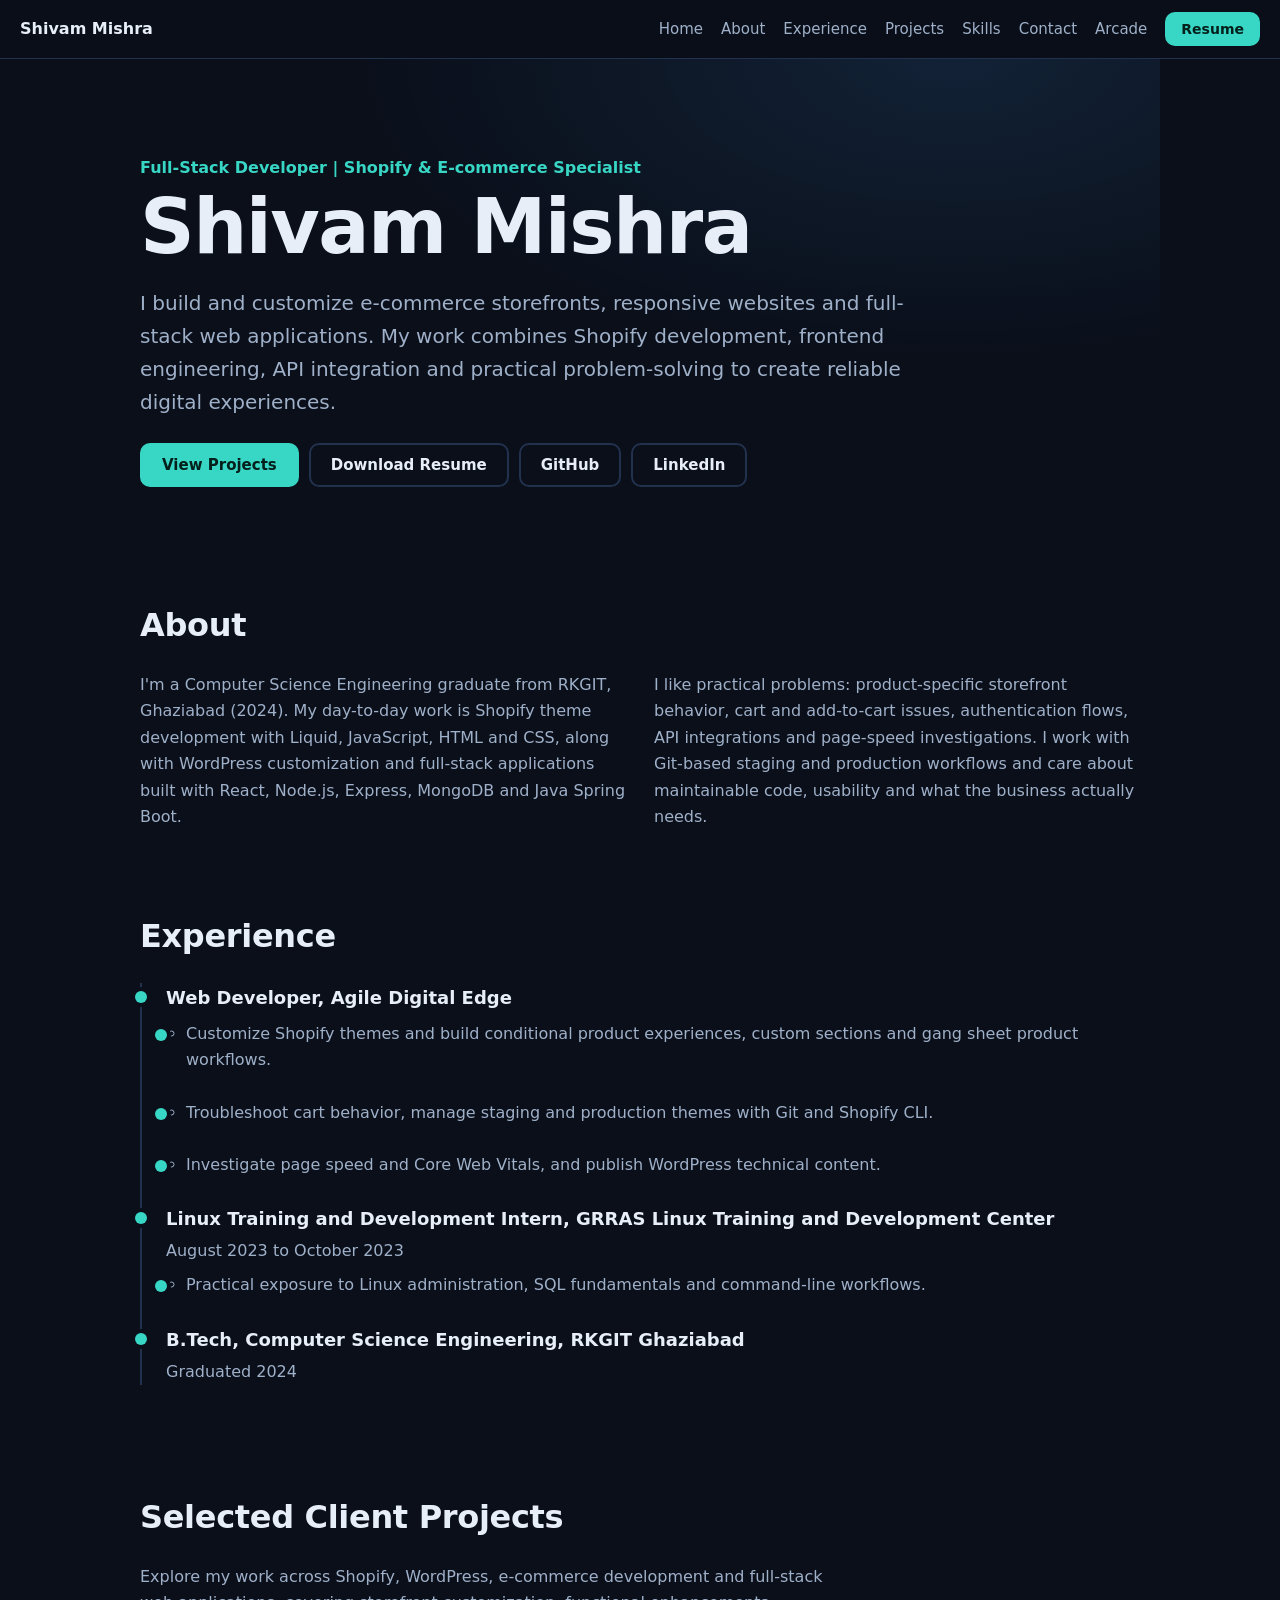
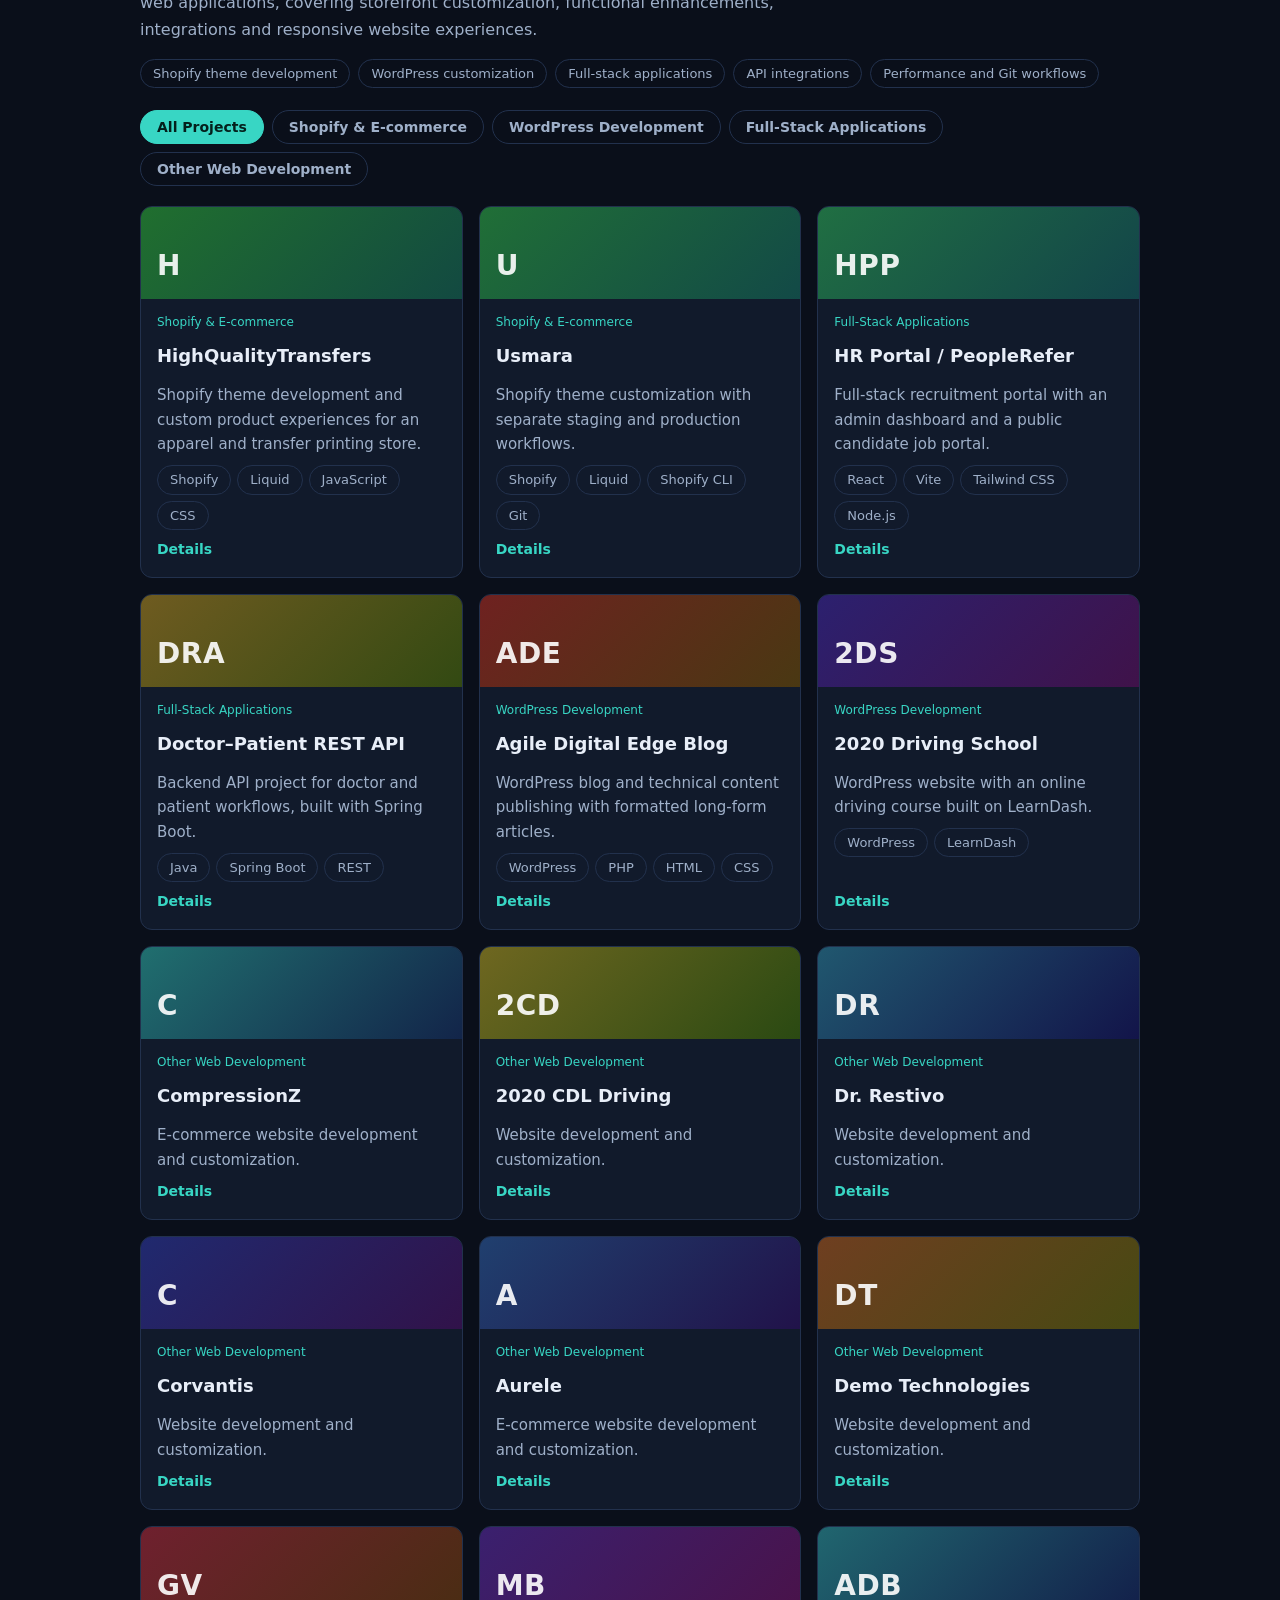
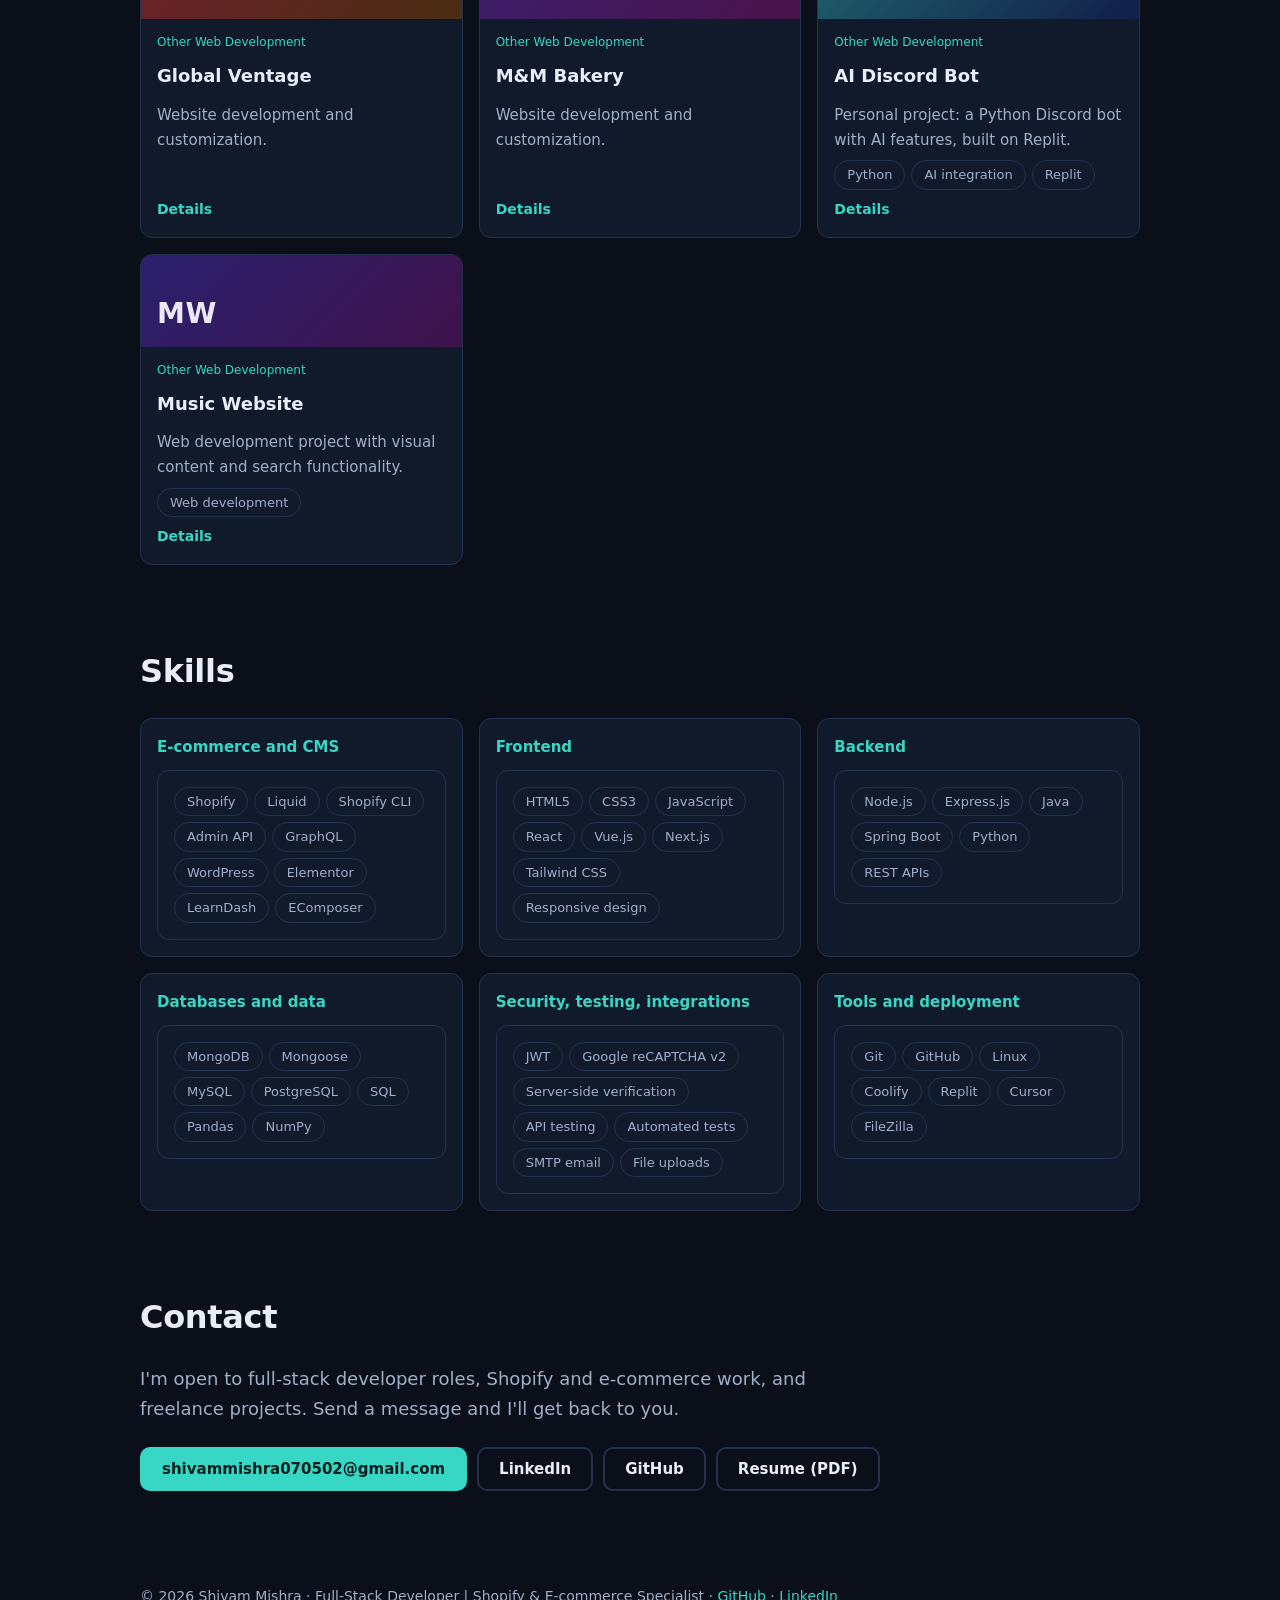
==== portfolio/index.html @ 8c9ccffe "Initial portfolio commit" ====
<!DOCTYPE html>
<html lang="en">
<head>
<meta charset="utf-8">
<meta name="viewport" content="width=device-width, initial-scale=1">
<title>Shivam Mishra | Full-Stack Developer, Shopify &amp; E-commerce Specialist</title>
<meta name="description" content="Portfolio of Shivam Mishra, a full-stack developer specializing in Shopify, WordPress, e-commerce customization and MERN web applications.">
<meta name="theme-color" content="#0a0f1a">
<link rel="stylesheet" href="./css/styles.css">
</head>
<body>
<a class="skip" href="#main">Skip to content</a>
<header class="top">
<a class="logo" href="#home">Shivam Mishra</a>
<button class="menu" id="menu" type="button" aria-expanded="false" aria-controls="nav">Menu</button>
<nav id="nav" aria-label="Main">
<a href="#home">Home</a><a href="#about">About</a><a href="#experience">Experience</a><a href="#projects">Projects</a><a href="#skills">Skills</a><a href="#contact">Contact</a><a href="./arcade.html">Arcade</a>
<a class="btn sm" href="./resume.pdf" download>Resume</a>
</nav>
</header>
<main id="main">
<section id="home" class="hero wrap">
<p class="kicker">Full-Stack Developer | Shopify &amp; E-commerce Specialist</p>
<h1>Shivam Mishra</h1>
<p class="lead">I build and customize e-commerce storefronts, responsive websites and full-stack web applications. My work combines Shopify development, frontend engineering, API integration and practical problem-solving to create reliable digital experiences.</p>
<div class="cta"><a class="btn" href="#projects">View Projects</a><a class="btn ghost" href="./resume.pdf" download>Download Resume</a><a class="btn ghost" href="https://github.com/shoUdae" target="_blank" rel="noopener">GitHub</a><a class="btn ghost" href="https://www.linkedin.com/in/mishrashivam07/" target="_blank" rel="noopener">LinkedIn</a></div>
</section>

<section id="about" class="wrap rv">
<h2>About</h2>
<div class="two">
<p>I'm a Computer Science Engineering graduate from RKGIT, Ghaziabad (2024). My day-to-day work is Shopify theme development with Liquid, JavaScript, HTML and CSS, along with WordPress customization and full-stack applications built with React, Node.js, Express, MongoDB and Java Spring Boot.</p>
<p>I like practical problems: product-specific storefront behavior, cart and add-to-cart issues, authentication flows, API integrations and page-speed investigations. I work with Git-based staging and production workflows and care about maintainable code, usability and what the business actually needs.</p>
</div>
</section>

<section id="experience" class="wrap rv">
<h2>Experience</h2>
<ol class="tl">
<li><h3>Web Developer, Agile Digital Edge</h3>
<ul><li>Customize Shopify themes and build conditional product experiences, custom sections and gang sheet product workflows.</li><li>Troubleshoot cart behavior, manage staging and production themes with Git and Shopify CLI.</li><li>Investigate page speed and Core Web Vitals, and publish WordPress technical content.</li></ul></li>
<li><h3>Linux Training and Development Intern, GRRAS Linux Training and Development Center</h3><p class="mute">August 2023 to October 2023</p>
<ul><li>Practical exposure to Linux administration, SQL fundamentals and command-line workflows.</li></ul></li>
<li><h3>B.Tech, Computer Science Engineering, RKGIT Ghaziabad</h3><p class="mute">Graduated 2024</p></li>
</ol>
</section>

<section id="projects" class="wrap rv">
<h2>Selected Client Projects</h2>
<p class="mute narrow">Explore my work across Shopify, WordPress, e-commerce development and full-stack web applications, covering storefront customization, functional enhancements, integrations and responsive website experiences.</p>
<div class="chips" aria-label="Areas of work"><span>Shopify theme development</span><span>WordPress customization</span><span>Full-stack applications</span><span>API integrations</span><span>Performance and Git workflows</span></div>
<div class="filters" id="filters" role="group" aria-label="Filter projects"></div>
<div class="grid" id="grid"></div>
</section>

<section id="skills" class="wrap rv">
<h2>Skills</h2>
<div class="sk" id="skillGrid"></div>
</section>

<section id="contact" class="wrap rv">
<h2>Contact</h2>
<p class="lead sm">I'm open to full-stack developer roles, Shopify and e-commerce work, and freelance projects. Send a message and I'll get back to you.</p>
<div class="cta"><a class="btn" href="mailto:shivammishra070502@gmail.com">shivammishra070502@gmail.com</a><a class="btn ghost" href="https://www.linkedin.com/in/mishrashivam07/" target="_blank" rel="noopener">LinkedIn</a><a class="btn ghost" href="https://github.com/shoUdae" target="_blank" rel="noopener">GitHub</a><a class="btn ghost" href="./resume.pdf" download>Resume (PDF)</a></div>
</section>
</main>
<footer class="wrap"><p>© <span id="yr">2026</span> Shivam Mishra · Full-Stack Developer | Shopify &amp; E-commerce Specialist · <a href="https://github.com/shoUdae" target="_blank" rel="noopener">GitHub</a> · <a href="https://www.linkedin.com/in/mishrashivam07/" target="_blank" rel="noopener">LinkedIn</a></p></footer>

<dialog id="dlg" aria-labelledby="dtitle"><button class="btn ghost sm x" id="dx" type="button">Close</button><div id="dbody"></div></dialog>
<script src="./js/projects.js"></script>
<script src="./js/main.js"></script>
</body>
</html>
---- portfolio/css/styles.css ----
:root{--bg:#0a0f1a;--surf:#111a2b;--line:#22314d;--fg:#e8eef8;--mute:#9fb0c9;--acc:#38d6c4;--acc2:#4aa8ff;--r:12px;color-scheme:dark}
*{box-sizing:border-box}html{scroll-behavior:smooth;scroll-padding-top:76px}
body{margin:0;background:var(--bg);color:var(--fg);font:400 16px/1.65 system-ui,-apple-system,"Segoe UI",Roboto,sans-serif}
a{color:var(--acc);text-underline-offset:3px}:focus-visible{outline:3px solid var(--acc2);outline-offset:3px}
.wrap{max-width:1040px;margin:0 auto;padding:72px 20px 8px}
h1{font-size:clamp(40px,8vw,76px);line-height:1.05;margin:6px 0 18px;letter-spacing:-.02em}
h2{font-size:clamp(24px,4vw,32px);margin:0 0 20px;letter-spacing:-.01em}h3{margin:0 0 4px;font-size:18px}
.skip{position:absolute;left:-999px;top:8px;background:var(--acc);color:#04201c;padding:8px 14px;border-radius:8px;z-index:20}.skip:focus{left:8px}
.top{position:sticky;top:0;z-index:10;display:flex;justify-content:space-between;align-items:center;padding:12px 20px;background:rgba(10,15,26,.88);backdrop-filter:blur(10px);border-bottom:1px solid var(--line)}
.logo{font-weight:700;color:var(--fg);text-decoration:none}
nav{display:flex;gap:18px;align-items:center}nav a:not(.btn){color:var(--mute);text-decoration:none;font-size:15px}nav a:not(.btn):hover{color:var(--fg)}
.menu{display:none}
.kicker{color:var(--acc);font-weight:600;margin:0}.lead{font-size:clamp(17px,2.4vw,20px);color:var(--mute);max-width:62ch}.lead.sm{font-size:18px}
.hero{padding-top:96px;padding-bottom:40px;background:radial-gradient(600px 300px at 80% 0,rgba(74,168,255,.12),transparent)}
.cta{display:flex;flex-wrap:wrap;gap:10px;margin-top:24px}
.btn{display:inline-block;font:600 15px system-ui,sans-serif;padding:11px 20px;border-radius:10px;background:var(--acc);color:#04201c;text-decoration:none;border:2px solid var(--acc);cursor:pointer;transition:transform .2s,background .2s}
.btn:hover{transform:translateY(-2px)}.btn.ghost{background:transparent;color:var(--fg);border-color:var(--line)}.btn.ghost:hover{border-color:var(--acc);background:rgba(56,214,196,.08)}.btn.sm{padding:7px 14px;font-size:14px}
.two{display:grid;grid-template-columns:1fr 1fr;gap:28px;color:var(--mute)}.two p{margin:0}
.mute{color:var(--mute)}.narrow{max-width:70ch}
.tl{list-style:none;margin:0;padding:0 0 0 24px;border-left:2px solid var(--line)}.tl li{position:relative;margin-bottom:26px}.tl li::before{content:"";position:absolute;left:-31px;top:8px;width:12px;height:12px;border-radius:50%;background:var(--acc);box-shadow:0 0 0 4px var(--bg)}
.tl ul,dialog ul{padding-left:20px;margin:8px 0;color:var(--mute)}.tl p{margin:0}
.chips{display:flex;flex-wrap:wrap;gap:8px;margin:16px 0 22px}.chips span,.tags span{font-size:13px;color:var(--mute);border:1px solid var(--line);border-radius:99px;padding:3px 12px}
.filters{display:flex;flex-wrap:wrap;gap:8px;margin-bottom:20px}.filters button{font:600 14px system-ui,sans-serif;padding:8px 16px;border-radius:99px;border:1px solid var(--line);background:transparent;color:var(--mute);cursor:pointer}.filters button[aria-pressed=true]{background:var(--acc);border-color:var(--acc);color:#04201c}
.grid{display:grid;grid-template-columns:repeat(auto-fill,minmax(290px,1fr));gap:16px}
.card{all:unset;box-sizing:border-box;display:flex;flex-direction:column;background:var(--surf);border:1px solid var(--line);border-radius:var(--r);overflow:hidden;cursor:pointer;transition:transform .25s,border-color .25s}
.card:hover{transform:translateY(-4px);border-color:var(--acc)}.card:focus-visible{outline:3px solid var(--acc2)}
.thumb{height:92px;display:flex;align-items:flex-end;padding:10px 16px;font-weight:700;font-size:28px;letter-spacing:.02em;color:rgba(255,255,255,.9);background:linear-gradient(135deg,hsl(var(--h) 55% 28%),hsl(calc(var(--h) + 40) 60% 18%))}
.cb{padding:14px 16px 16px;display:flex;flex-direction:column;gap:8px;flex:1}.cb p{margin:0;color:var(--mute);font-size:15px}.cat{font-size:12px;color:var(--acc)}
.tags{display:flex;flex-wrap:wrap;gap:6px}.more{margin-top:auto;font-size:14px;color:var(--acc);font-weight:600}
.sk{display:grid;grid-template-columns:repeat(auto-fit,minmax(240px,1fr));gap:16px}.sk div{background:var(--surf);border:1px solid var(--line);border-radius:var(--r);padding:16px}.sk h3{font-size:15px;color:var(--acc);margin-bottom:10px}.sk .tags span{font-size:13px}
footer{padding:48px 20px 40px;color:var(--mute);font-size:14px}
dialog{max-width:min(600px,92vw);width:100%;background:var(--surf);color:var(--fg);border:1px solid var(--acc);border-radius:16px;padding:24px}dialog::backdrop{background:rgba(3,6,14,.8)}.x{float:right}
dialog h3{font-size:22px}dialog .tags{margin:12px 0}
.rv{opacity:0;transform:translateY(14px);transition:opacity .6s,transform .6s}.rv.in{opacity:1;transform:none}
@media (prefers-reduced-motion:reduce){html{scroll-behavior:auto}.rv{opacity:1;transform:none;transition:none}.card,.btn{transition:none}}
@media (max-width:760px){.two{grid-template-columns:1fr}.menu{display:block;font:600 14px system-ui;background:transparent;color:var(--fg);border:1px solid var(--line);border-radius:8px;padding:7px 14px}
nav{display:none;position:absolute;top:100%;left:0;right:0;flex-direction:column;align-items:flex-start;gap:14px;padding:18px 20px;background:var(--bg);border-bottom:1px solid var(--line)}nav.open{display:flex}.wrap{padding-top:56px}.hero{padding-top:64px}}
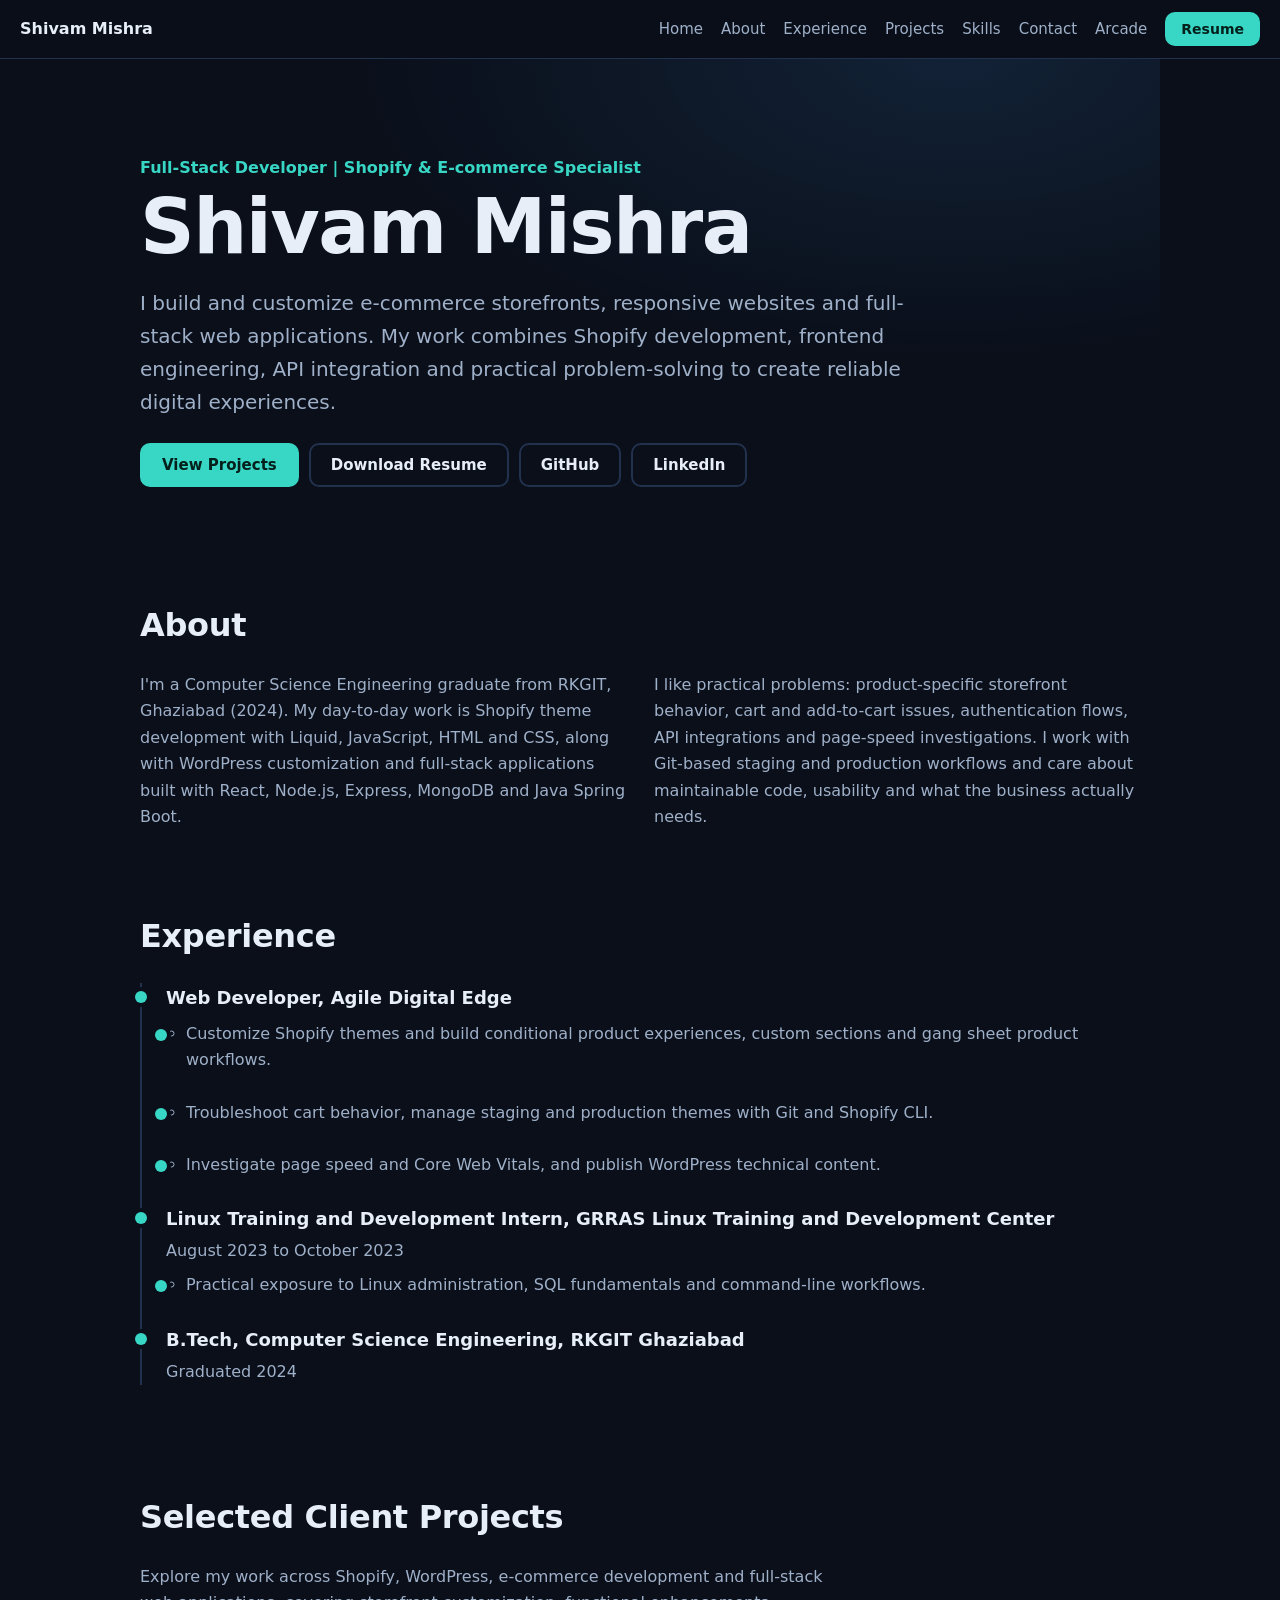
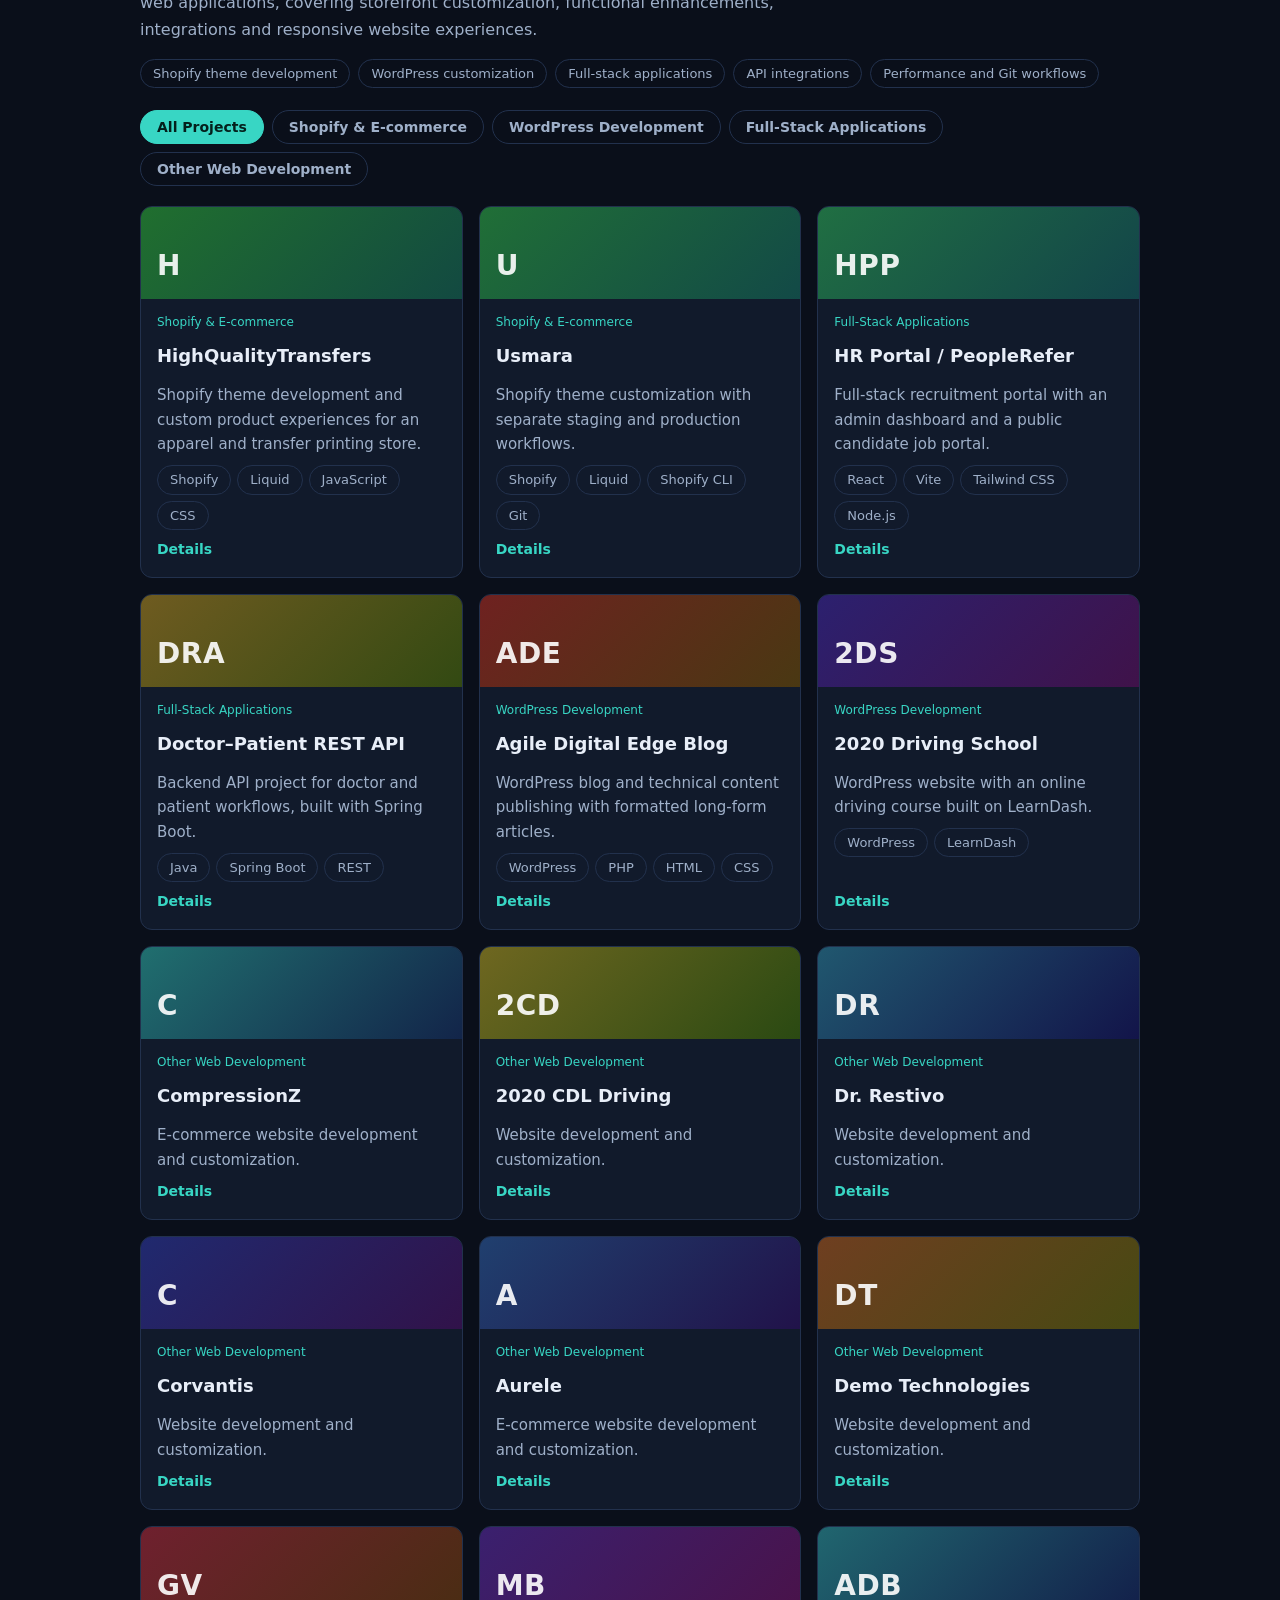
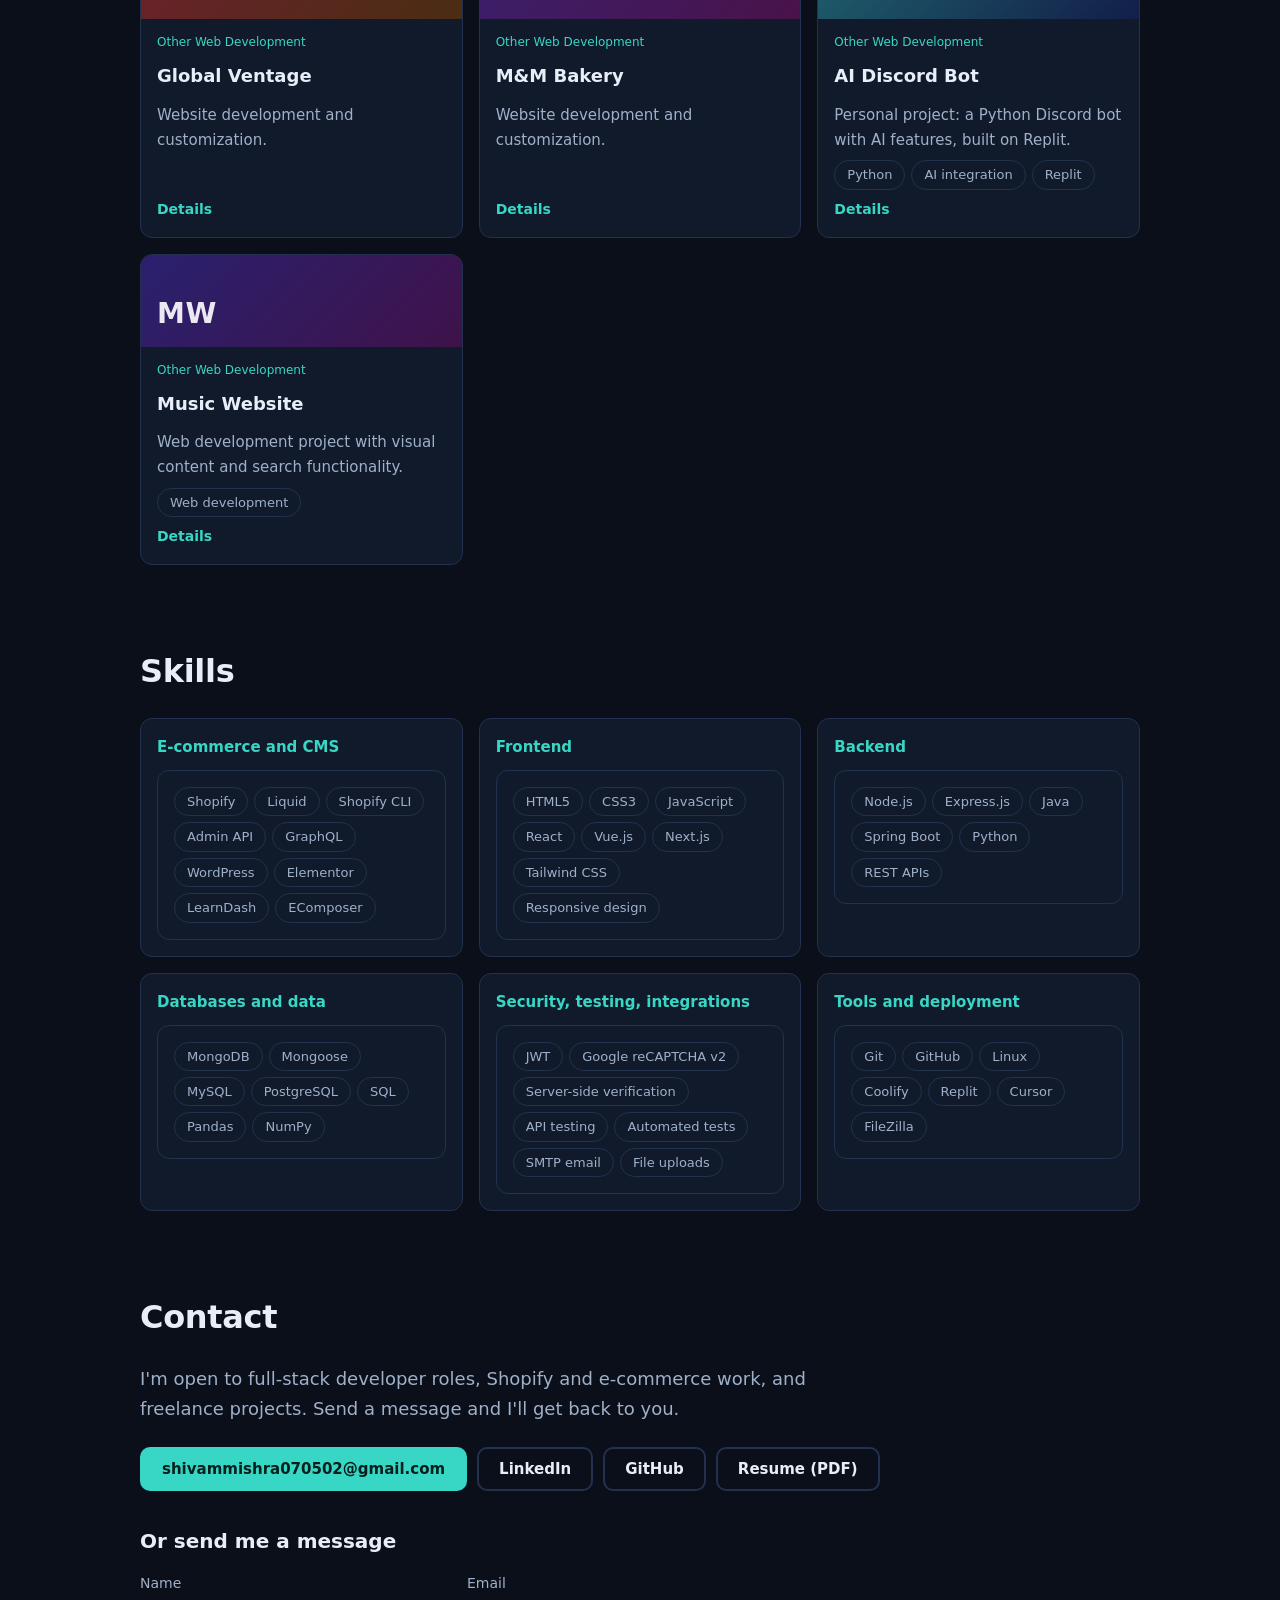
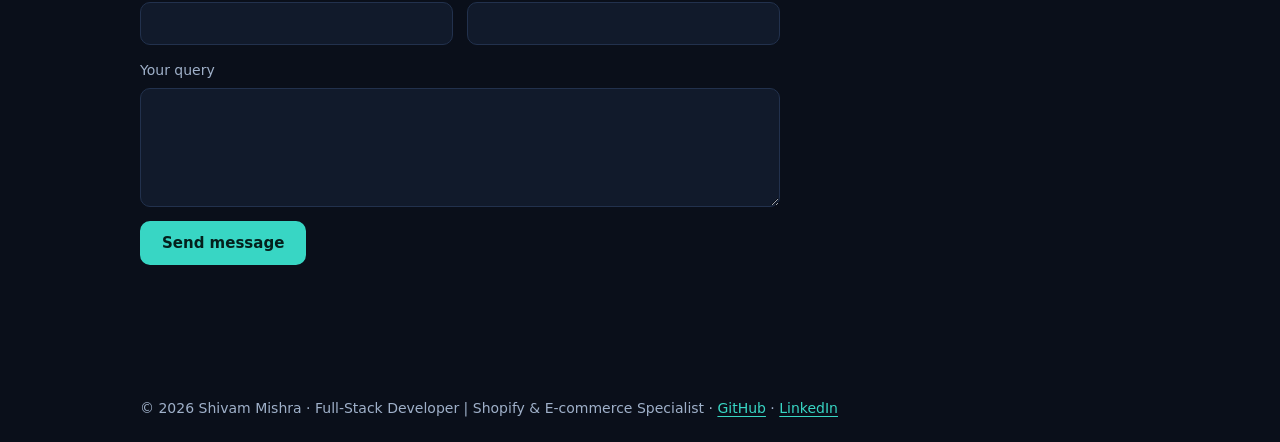
==== commit bb9a2fa3: "contact form added" ====
--- a/portfolio/index.html
+++ b/portfolio/index.html
@@ -62,6 +62,14 @@
 <h2>Contact</h2>
 <p class="lead sm">I'm open to full-stack developer roles, Shopify and e-commerce work, and freelance projects. Send a message and I'll get back to you.</p>
 <div class="cta"><a class="btn" href="mailto:shivammishra070502@gmail.com">shivammishra070502@gmail.com</a><a class="btn ghost" href="https://www.linkedin.com/in/mishrashivam07/" target="_blank" rel="noopener">LinkedIn</a><a class="btn ghost" href="https://github.com/shoUdae" target="_blank" rel="noopener">GitHub</a><a class="btn ghost" href="./resume.pdf" download>Resume (PDF)</a></div>
+<h3 class="fh">Or send me a message</h3>
+<form id="cf" class="form">
+<div class="row"><label>Name<input name="name" required autocomplete="name"></label><label>Email<input type="email" name="email" required autocomplete="email"></label></div>
+<label>Your query<textarea name="message" rows="5" required></textarea></label>
+<input type="text" name="_honey" class="hp" tabindex="-1" autocomplete="off" aria-hidden="true">
+<div><button class="btn" type="submit">Send message</button></div>
+<p id="cs" class="mute" role="status" aria-live="polite"></p>
+</form>
 </section>
 </main>
 <footer class="wrap"><p>© <span id="yr">2026</span> Shivam Mishra · Full-Stack Developer | Shopify &amp; E-commerce Specialist · <a href="https://github.com/shoUdae" target="_blank" rel="noopener">GitHub</a> · <a href="https://www.linkedin.com/in/mishrashivam07/" target="_blank" rel="noopener">LinkedIn</a></p></footer>
@@ -69,5 +77,6 @@
 <dialog id="dlg" aria-labelledby="dtitle"><button class="btn ghost sm x" id="dx" type="button">Close</button><div id="dbody"></div></dialog>
 <script src="./js/projects.js"></script>
 <script src="./js/main.js"></script>
+<script src="./js/contact.js"></script>
 </body>
 </html>
--- a/portfolio/css/styles.css
+++ b/portfolio/css/styles.css
@@ -35,3 +35,10 @@
 @media (prefers-reduced-motion:reduce){html{scroll-behavior:auto}.rv{opacity:1;transform:none;transition:none}.card,.btn{transition:none}}
 @media (max-width:760px){.two{grid-template-columns:1fr}.menu{display:block;font:600 14px system-ui;background:transparent;color:var(--fg);border:1px solid var(--line);border-radius:8px;padding:7px 14px}
 nav{display:none;position:absolute;top:100%;left:0;right:0;flex-direction:column;align-items:flex-start;gap:14px;padding:18px 20px;background:var(--bg);border-bottom:1px solid var(--line)}nav.open{display:flex}.wrap{padding-top:56px}.hero{padding-top:64px}}
+.fh{margin:34px 0 0;font-size:20px}
+.form{max-width:640px;margin-top:14px;display:grid;gap:14px}.form .row{display:grid;grid-template-columns:1fr 1fr;gap:14px}
+.form label{display:grid;gap:6px;font-size:14px;color:var(--mute)}
+.form input,.form textarea{font:400 16px system-ui,sans-serif;color:var(--fg);background:var(--surf);border:1px solid var(--line);border-radius:10px;padding:11px 14px;width:100%}
+.form input:focus,.form textarea:focus{border-color:var(--acc)}.form textarea{resize:vertical}.form p{margin:0;min-height:1.5em}
+.hp{position:absolute;left:-9999px;width:1px;height:1px}.form button:disabled{opacity:.6;cursor:wait}
+@media (max-width:760px){.form .row{grid-template-columns:1fr}}
